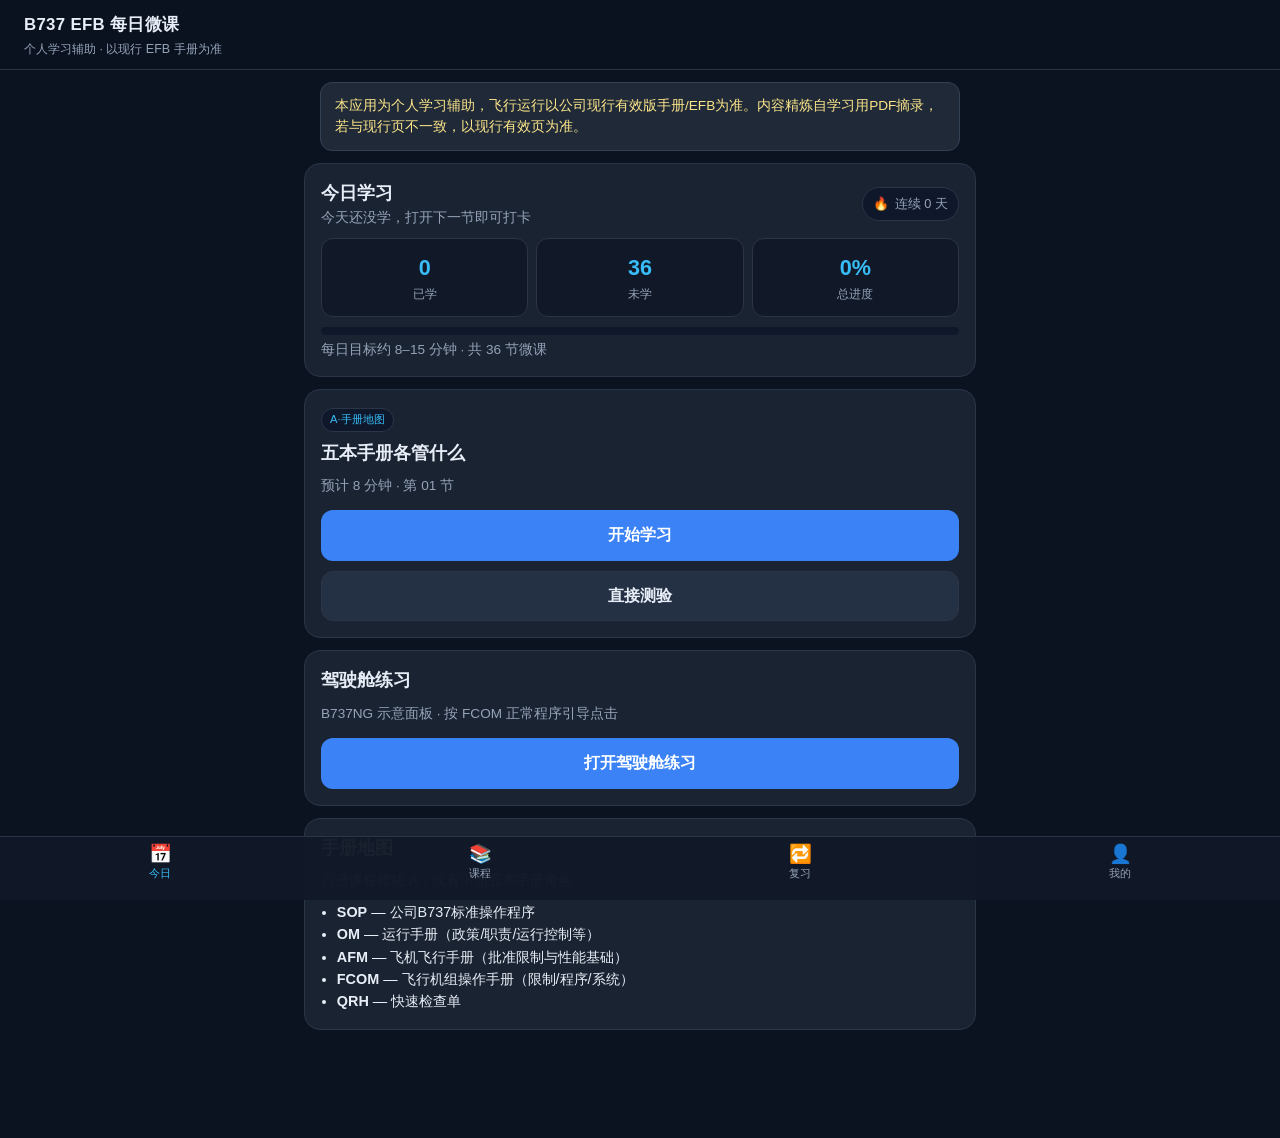
==== index.html @ fe5fa746 "Wire cockpit entry from learn app; bump service worker cache to v5" ====
<!DOCTYPE html>
<html lang="zh-CN">
<head>
  <meta charset="UTF-8" />
  <meta name="viewport" content="width=device-width, initial-scale=1, viewport-fit=cover" />
  <meta name="theme-color" content="#0b1220" />
  <meta name="apple-mobile-web-app-capable" content="yes" />
  <meta name="apple-mobile-web-app-status-bar-style" content="black-translucent" />
  <meta name="description" content="B737 EFB 入职每日微课学习辅助。飞行运行以公司现行有效版手册为准。" />
  <link rel="manifest" href="./manifest.webmanifest?v=5" />
  <link rel="apple-touch-icon" href="./icons/icon.svg" />
  <link rel="icon" href="./icons/icon.svg" />
  <link rel="stylesheet" href="./css/app.css?v=5" />
  <title>B737 EFB 每日微课</title>
</head>
<body>
  <header class="app-header">
    <h1 id="app-title">B737 EFB 每日微课</h1>
    <div class="sub">个人学习辅助 · 以现行 EFB 手册为准</div>
  </header>

  <main>
    <section class="view active" data-view="today" id="view-today">
      <div class="card" id="boot-status">正在加载课程数据…</div>
    </section>
    <section class="view" data-view="courses" id="view-courses"></section>
    <section class="view" data-view="review" id="view-review"></section>
    <section class="view" data-view="me" id="view-me"></section>
    <section class="view" data-view="lesson" id="view-lesson"></section>
  </main>

  <nav class="bottom-nav" aria-label="底部导航">
    <button type="button" data-nav="today" class="active"><span class="ico">📅</span>今日</button>
    <button type="button" data-nav="courses"><span class="ico">📚</span>课程</button>
    <button type="button" data-nav="review"><span class="ico">🔁</span>复习</button>
    <button type="button" data-nav="me"><span class="ico">👤</span>我的</button>
  </nav>

  <script>
    // Drop stale service-worker caches that can freeze a blank shell after deploys
    (function () {
      var EXPECT = "efb-learn-v5";
      try {
        if (!("serviceWorker" in navigator)) return;
        navigator.serviceWorker.getRegistrations().then(function (regs) {
          regs.forEach(function (r) { /* keep; app.js will register v3 */ });
        });
        if (window.caches && caches.keys) {
          caches.keys().then(function (keys) {
            keys.forEach(function (k) {
              if (k !== EXPECT) caches.delete(k);
            });
          });
        }
      } catch (e) {}
    })();
  </script>
  <script src="./js/app.js?v=5"></script>
</body>
</html>
---- css/app.css ----
:root {
  --bg: #0b1220;
  --bg2: #111827;
  --card: #1a2332;
  --card2: #243044;
  --text: #e8eef7;
  --muted: #94a3b8;
  --accent: #3b82f6;
  --accent2: #38bdf8;
  --ok: #22c55e;
  --bad: #ef4444;
  --warn: #f59e0b;
  --border: #2a3548;
  --safe-bottom: env(safe-area-inset-bottom, 0px);
  --nav-h: 64px;
  --font: -apple-system, BlinkMacSystemFont, "Segoe UI", Roboto, "PingFang SC", "Noto Sans SC", "Microsoft YaHei", sans-serif;
}
* { box-sizing: border-box; -webkit-tap-highlight-color: transparent; }
html, body { margin: 0; padding: 0; background: var(--bg); color: var(--text); font-family: var(--font); font-size: 16px; line-height: 1.55; }
body { min-height: 100dvh; padding-bottom: calc(var(--nav-h) + var(--safe-bottom) + 8px); }
a { color: var(--accent2); }
button { font: inherit; }

.app-header {
  position: sticky; top: 0; z-index: 20;
  background: rgba(11,18,32,.92); backdrop-filter: blur(8px);
  border-bottom: 1px solid var(--border);
  padding: 12px 16px 10px;
}
.app-header h1 { margin: 0; font-size: 1.05rem; font-weight: 700; letter-spacing: .02em; }
.app-header .sub { color: var(--muted); font-size: .78rem; margin-top: 2px; }

.disclaimer {
  margin: 12px 16px; padding: 12px 14px; border-radius: 12px;
  background: #1f2937; border: 1px solid #334155; color: #fde68a; font-size: .85rem;
}

.view { display: none; padding: 0 16px 24px; max-width: 720px; margin: 0 auto; }
.view.active { display: block; }

.card {
  background: var(--card); border: 1px solid var(--border); border-radius: 16px;
  padding: 16px; margin: 12px 0;
}
.card h2 { margin: 0 0 8px; font-size: 1.1rem; }
.card h3 { margin: 16px 0 8px; font-size: 1rem; color: var(--accent2); }
.muted { color: var(--muted); font-size: .85rem; }
.row { display: flex; gap: 10px; align-items: center; flex-wrap: wrap; }
.space { justify-content: space-between; }

.stat-grid { display: grid; grid-template-columns: repeat(3, 1fr); gap: 8px; margin-top: 10px; }
.stat {
  background: var(--bg2); border-radius: 12px; padding: 12px 8px; text-align: center; border: 1px solid var(--border);
}
.stat .n { font-size: 1.35rem; font-weight: 700; color: var(--accent2); }
.stat .l { font-size: .72rem; color: var(--muted); margin-top: 2px; }

.progress {
  height: 8px; background: #0f172a; border-radius: 99px; overflow: hidden; margin: 10px 0 4px;
}
.progress > span { display: block; height: 100%; background: linear-gradient(90deg, var(--accent), var(--accent2)); border-radius: 99px; width: 0%; transition: width .25s; }

.btn {
  display: inline-flex; align-items: center; justify-content: center; gap: 6px;
  min-height: 48px; padding: 12px 16px; border-radius: 12px; border: 1px solid transparent;
  background: var(--accent); color: white; font-weight: 600; cursor: pointer; width: 100%;
}
.btn:active { transform: scale(.98); }
.btn.secondary { background: var(--card2); border-color: var(--border); color: var(--text); }
.btn.ghost { background: transparent; border-color: var(--border); color: var(--muted); }
.btn.ok { background: var(--ok); }
.btn.bad { background: var(--bad); }
.btn:disabled { opacity: .45; cursor: not-allowed; }
.btn-row { display: grid; gap: 10px; margin-top: 14px; }
.btn-row.two { grid-template-columns: 1fr 1fr; }

.lesson-item {
  display: flex; gap: 12px; align-items: flex-start; padding: 14px; margin: 8px 0;
  background: var(--card); border: 1px solid var(--border); border-radius: 14px; cursor: pointer;
}
.lesson-item:active { background: var(--card2); }
.lesson-item .idx {
  flex: 0 0 36px; height: 36px; border-radius: 10px; background: #0f172a;
  display: flex; align-items: center; justify-content: center; font-weight: 700; color: var(--accent2); font-size: .85rem;
}
.lesson-item.done .idx { background: rgba(34,197,94,.15); color: var(--ok); }
.lesson-item .meta { flex: 1; min-width: 0; }
.lesson-item .title { font-weight: 600; font-size: .95rem; }
.lesson-item .info { color: var(--muted); font-size: .78rem; margin-top: 4px; }
.badge {
  display: inline-block; padding: 2px 8px; border-radius: 999px; font-size: .7rem;
  background: #0f172a; color: var(--muted); border: 1px solid var(--border);
}
.badge.done { color: var(--ok); border-color: rgba(34,197,94,.35); }
.badge.mod { color: var(--accent2); }

.module-title {
  margin: 18px 0 6px; font-size: .8rem; color: var(--muted); text-transform: none; letter-spacing: .04em;
}

.markdown h2 { font-size: 1.15rem; margin: 0 0 10px; }
.markdown h3 { font-size: 1rem; margin: 18px 0 8px; color: var(--accent2); }
.markdown p { margin: 0 0 10px; }
.markdown ul, .markdown ol { margin: 0 0 12px; padding-left: 1.2em; }
.markdown li { margin: 4px 0; }
.markdown table { width: 100%; border-collapse: collapse; font-size: .85rem; margin: 10px 0 14px; }
.markdown th, .markdown td { border: 1px solid var(--border); padding: 8px; text-align: left; vertical-align: top; }
.markdown th { background: #0f172a; }
.markdown blockquote {
  margin: 12px 0; padding: 10px 12px; border-left: 3px solid var(--warn);
  background: rgba(245,158,11,.08); color: #fde68a; border-radius: 0 10px 10px 0;
}
.markdown code { background: #0f172a; padding: 1px 6px; border-radius: 6px; font-size: .9em; }
.markdown strong { color: #fff; }

.source-box {
  margin-top: 14px; padding: 12px; border-radius: 12px; background: #0f172a; border: 1px solid var(--border);
  font-size: .8rem; color: var(--muted);
}
.source-box li { margin: 4px 0; }

.quiz-q { font-weight: 600; font-size: 1.05rem; margin-bottom: 14px; }
.option {
  display: block; width: 100%; text-align: left; padding: 14px; margin: 8px 0;
  border-radius: 12px; border: 1px solid var(--border); background: var(--card2); color: var(--text); cursor: pointer;
}
.option.selected { border-color: var(--accent); box-shadow: 0 0 0 1px var(--accent); }
.option.correct { border-color: var(--ok); background: rgba(34,197,94,.12); }
.option.wrong { border-color: var(--bad); background: rgba(239,68,68,.12); }
.explain {
  margin-top: 12px; padding: 12px; border-radius: 12px; background: rgba(56,189,248,.08);
  border: 1px solid rgba(56,189,248,.25); font-size: .9rem;
}
.quiz-progress { color: var(--muted); font-size: .8rem; margin-bottom: 8px; }

.bottom-nav {
  position: fixed; left: 0; right: 0; bottom: 0; z-index: 30;
  height: calc(var(--nav-h) + var(--safe-bottom));
  padding-bottom: var(--safe-bottom);
  background: rgba(17,24,39,.96); border-top: 1px solid var(--border);
  display: grid; grid-template-columns: repeat(4, 1fr);
}
.bottom-nav button {
  background: none; border: 0; color: var(--muted); padding: 8px 4px 6px; cursor: pointer;
  display: flex; flex-direction: column; align-items: center; gap: 2px; font-size: .7rem;
}
.bottom-nav button.active { color: var(--accent2); }
.bottom-nav .ico { font-size: 1.15rem; line-height: 1; }

.empty { text-align: center; color: var(--muted); padding: 40px 16px; }

.chip {
  display: inline-flex; align-items: center; gap: 6px; padding: 6px 10px; border-radius: 999px;
  background: #0f172a; border: 1px solid var(--border); font-size: .8rem; color: var(--muted);
}
.flame { color: var(--warn); }

@media (min-width: 768px) {
  .app-header, .view { padding-left: 24px; padding-right: 24px; }
  .btn-row.two { max-width: 420px; }
}
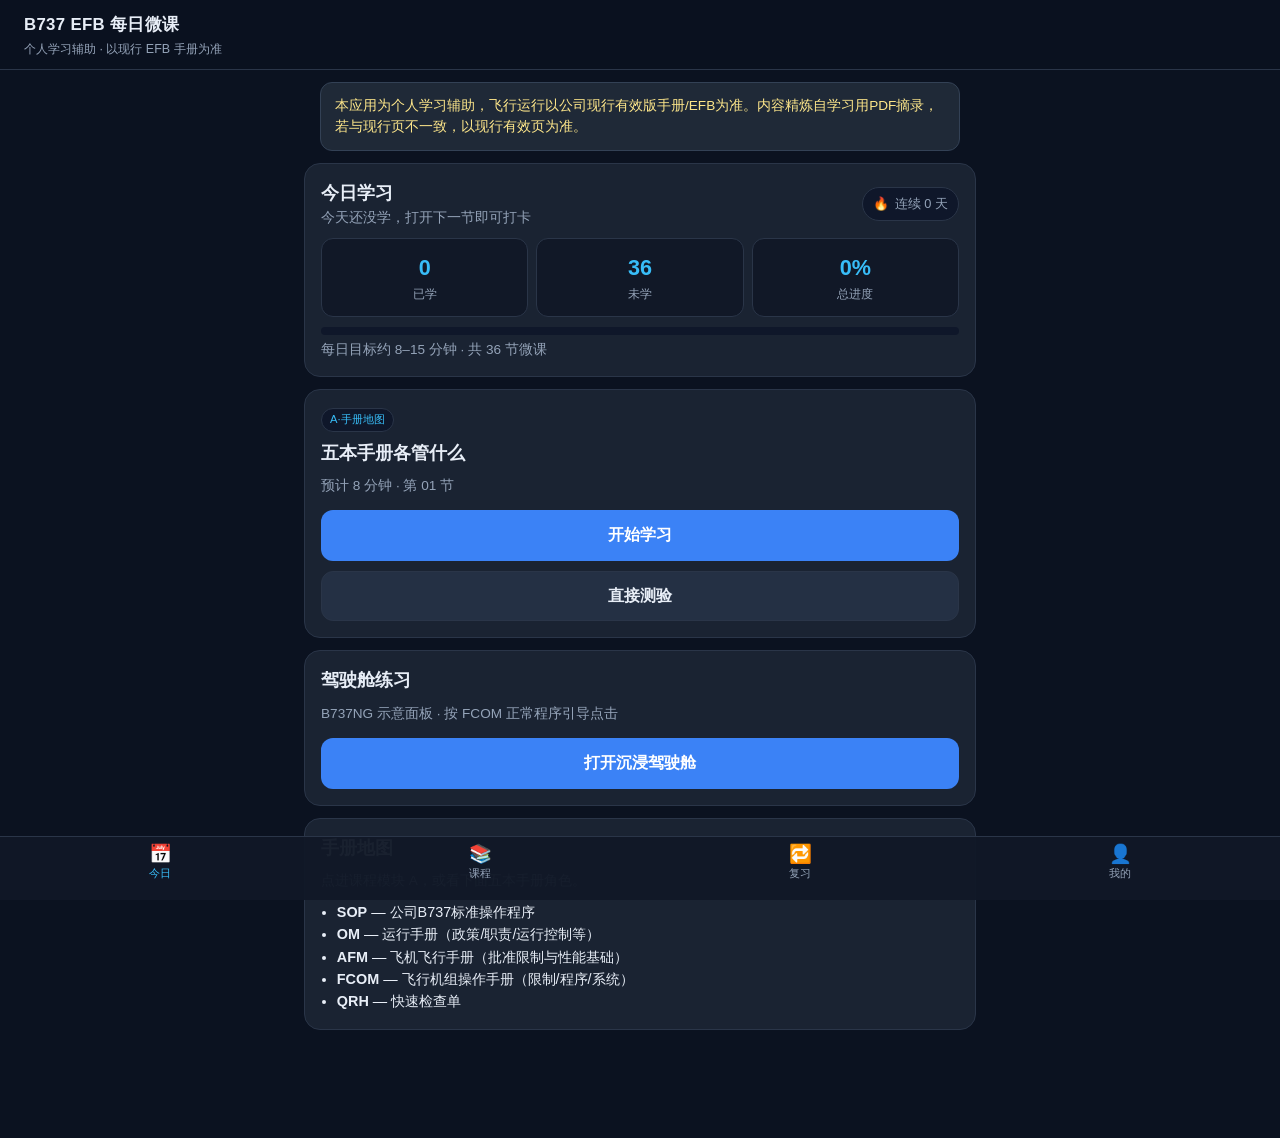
==== commit e6d3e2ec: "chore: bump SW cache to v7 for cockpit fix" ====
--- a/index.html
+++ b/index.html
@@ -7,10 +7,10 @@
   <meta name="apple-mobile-web-app-capable" content="yes" />
   <meta name="apple-mobile-web-app-status-bar-style" content="black-translucent" />
   <meta name="description" content="B737 EFB 入职每日微课学习辅助。飞行运行以公司现行有效版手册为准。" />
-  <link rel="manifest" href="./manifest.webmanifest?v=5" />
+  <link rel="manifest" href="./manifest.webmanifest?v=7" />
   <link rel="apple-touch-icon" href="./icons/icon.svg" />
   <link rel="icon" href="./icons/icon.svg" />
-  <link rel="stylesheet" href="./css/app.css?v=5" />
+  <link rel="stylesheet" href="./css/app.css?v=7" />
   <title>B737 EFB 每日微课</title>
 </head>
 <body>
@@ -39,7 +39,7 @@
   <script>
     // Drop stale service-worker caches that can freeze a blank shell after deploys
     (function () {
-      var EXPECT = "efb-learn-v5";
+      var EXPECT = "efb-learn-v7";
       try {
         if (!("serviceWorker" in navigator)) return;
         navigator.serviceWorker.getRegistrations().then(function (regs) {
@@ -55,6 +55,6 @@
       } catch (e) {}
     })();
   </script>
-  <script src="./js/app.js?v=5"></script>
+  <script src="./js/app.js?v=7"></script>
 </body>
 </html>
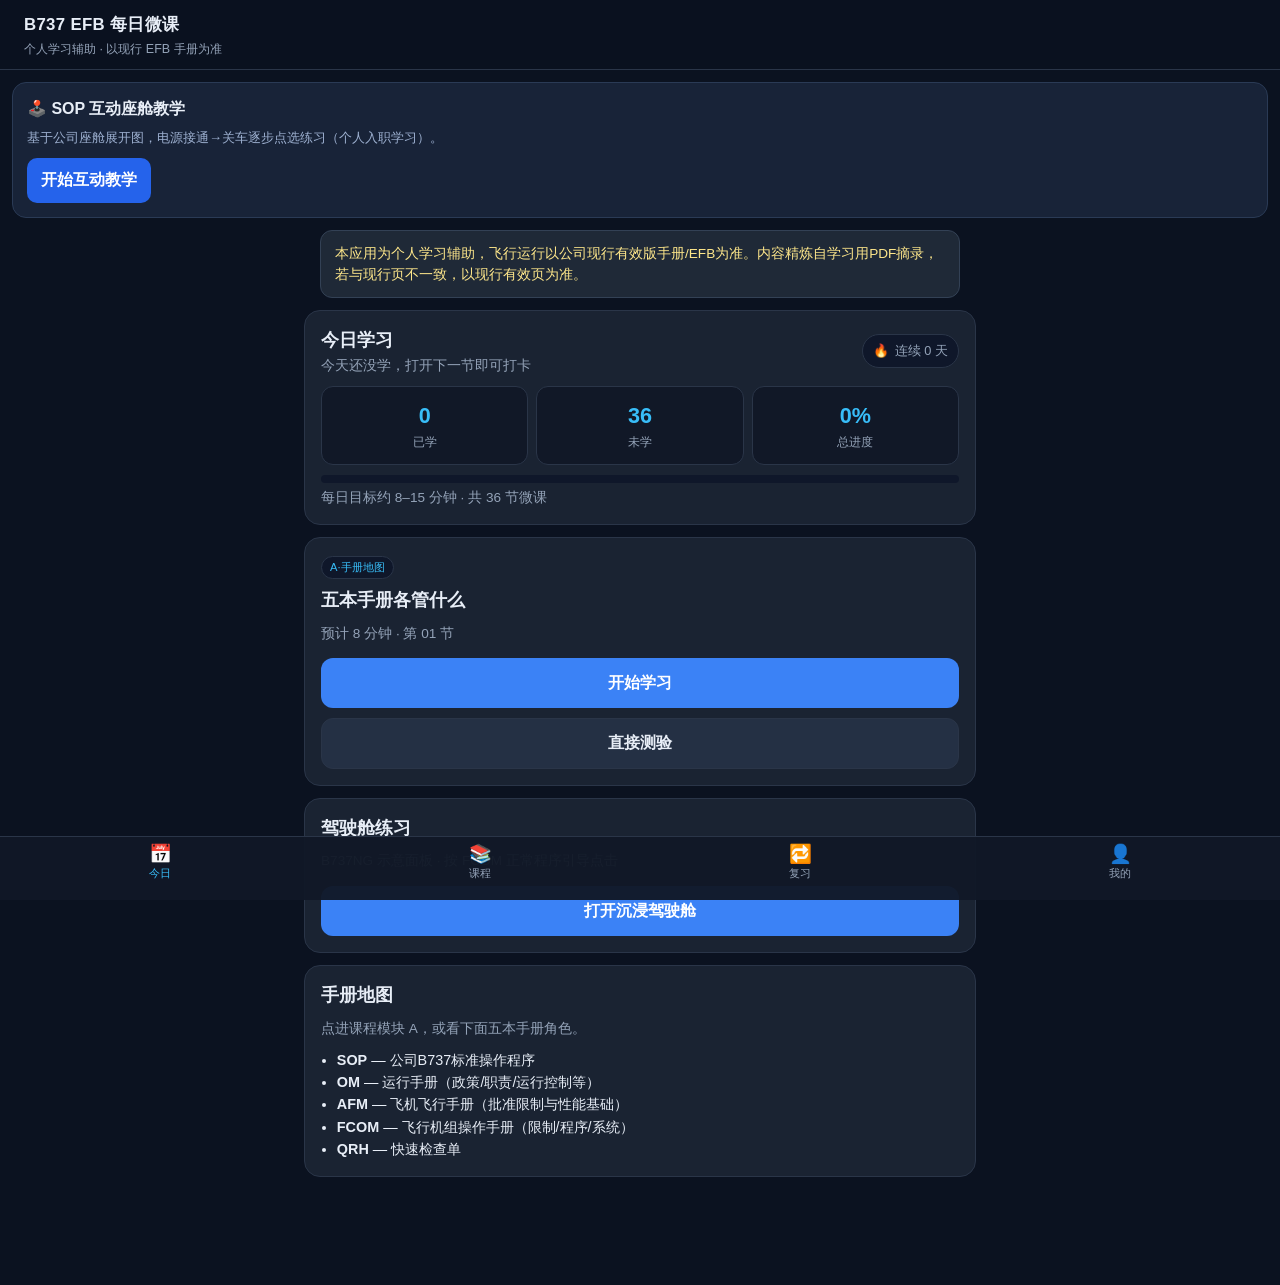
==== commit b6bfd1ad: "Link SOP trainer from home and bump SW cache to v9" ====
--- a/index.html
+++ b/index.html
@@ -7,10 +7,10 @@
   <meta name="apple-mobile-web-app-capable" content="yes" />
   <meta name="apple-mobile-web-app-status-bar-style" content="black-translucent" />
   <meta name="description" content="B737 EFB 入职每日微课学习辅助。飞行运行以公司现行有效版手册为准。" />
-  <link rel="manifest" href="./manifest.webmanifest?v=7" />
+  <link rel="manifest" href="./manifest.webmanifest?v=9" />
   <link rel="apple-touch-icon" href="./icons/icon.svg" />
   <link rel="icon" href="./icons/icon.svg" />
-  <link rel="stylesheet" href="./css/app.css?v=7" />
+  <link rel="stylesheet" href="./css/app.css?v=9" />
   <title>B737 EFB 每日微课</title>
 </head>
 <body>
@@ -20,6 +20,13 @@
   </header>
 
   <main>
+
+  <div class="card" style="margin:12px;padding:14px;border-radius:14px;background:#182338;border:1px solid #2a3a55">
+    <div style="font-weight:700;margin-bottom:6px">🕹️ SOP 互动座舱教学</div>
+    <div style="font-size:13px;color:#9db0d0;margin-bottom:10px">基于公司座舱展开图，电源接通→关车逐步点选练习（个人入职学习）。</div>
+    <a href="./sop-trainer.html" style="display:inline-block;background:#2563eb;color:#fff;text-decoration:none;padding:10px 14px;border-radius:10px;font-weight:650">开始互动教学</a>
+  </div>
+
     <section class="view active" data-view="today" id="view-today">
       <div class="card" id="boot-status">正在加载课程数据…</div>
     </section>
@@ -39,7 +46,7 @@
   <script>
     // Drop stale service-worker caches that can freeze a blank shell after deploys
     (function () {
-      var EXPECT = "efb-learn-v7";
+      var EXPECT = "efb-learn-v9";
       try {
         if (!("serviceWorker" in navigator)) return;
         navigator.serviceWorker.getRegistrations().then(function (regs) {
@@ -55,6 +62,6 @@
       } catch (e) {}
     })();
   </script>
-  <script src="./js/app.js?v=7"></script>
+  <script src="./js/app.js?v=9"></script>
 </body>
 </html>
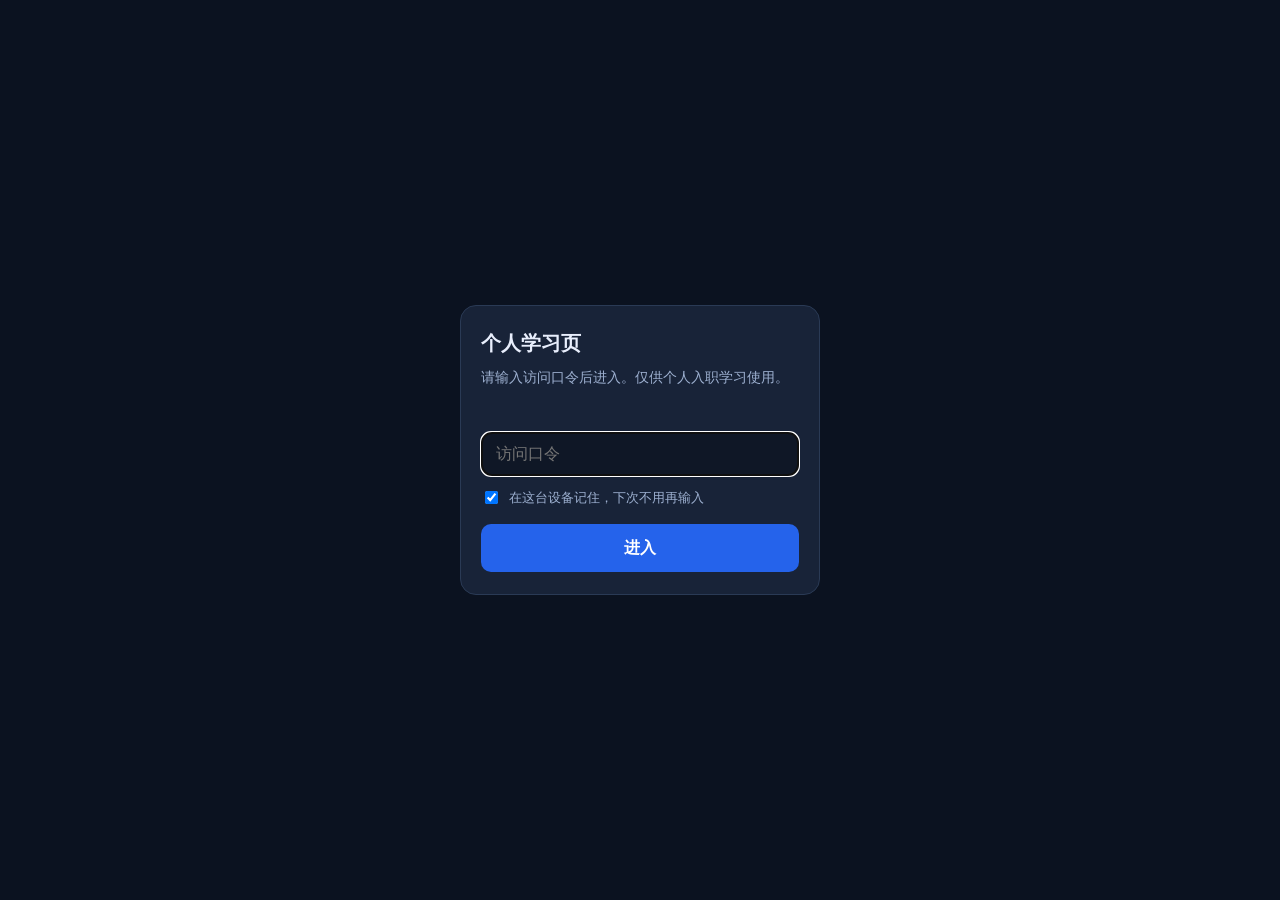
==== commit 575fce81: "Add personal access gate (v15) so only a passcode opens the study pages" ====
--- a/index.html
+++ b/index.html
@@ -7,10 +7,13 @@
   <meta name="apple-mobile-web-app-capable" content="yes" />
   <meta name="apple-mobile-web-app-status-bar-style" content="black-translucent" />
   <meta name="description" content="B737 EFB 入职每日微课学习辅助。飞行运行以公司现行有效版手册为准。" />
-  <link rel="manifest" href="./manifest.webmanifest?v=9" />
+  <meta name="robots" content="noindex, nofollow" />
+  <style>html{background:#0b1220}html:not(.efb-open) body{background:#0b1220}</style>
+  <script src="./js/gate.js?v=15" data-scripts="./js/app.js?v=15"></script>
+  <link rel="manifest" href="./manifest.webmanifest?v=15" />
   <link rel="apple-touch-icon" href="./icons/icon.svg" />
   <link rel="icon" href="./icons/icon.svg" />
-  <link rel="stylesheet" href="./css/app.css?v=9" />
+  <link rel="stylesheet" href="./css/app.css?v=15" />
   <title>B737 EFB 每日微课</title>
 </head>
 <body>
@@ -46,7 +49,7 @@
   <script>
     // Drop stale service-worker caches that can freeze a blank shell after deploys
     (function () {
-      var EXPECT = "efb-learn-v9";
+      var EXPECT = "efb-learn-v15";
       try {
         if (!("serviceWorker" in navigator)) return;
         navigator.serviceWorker.getRegistrations().then(function (regs) {
@@ -62,6 +65,5 @@
       } catch (e) {}
     })();
   </script>
-  <script src="./js/app.js?v=9"></script>
 </body>
 </html>
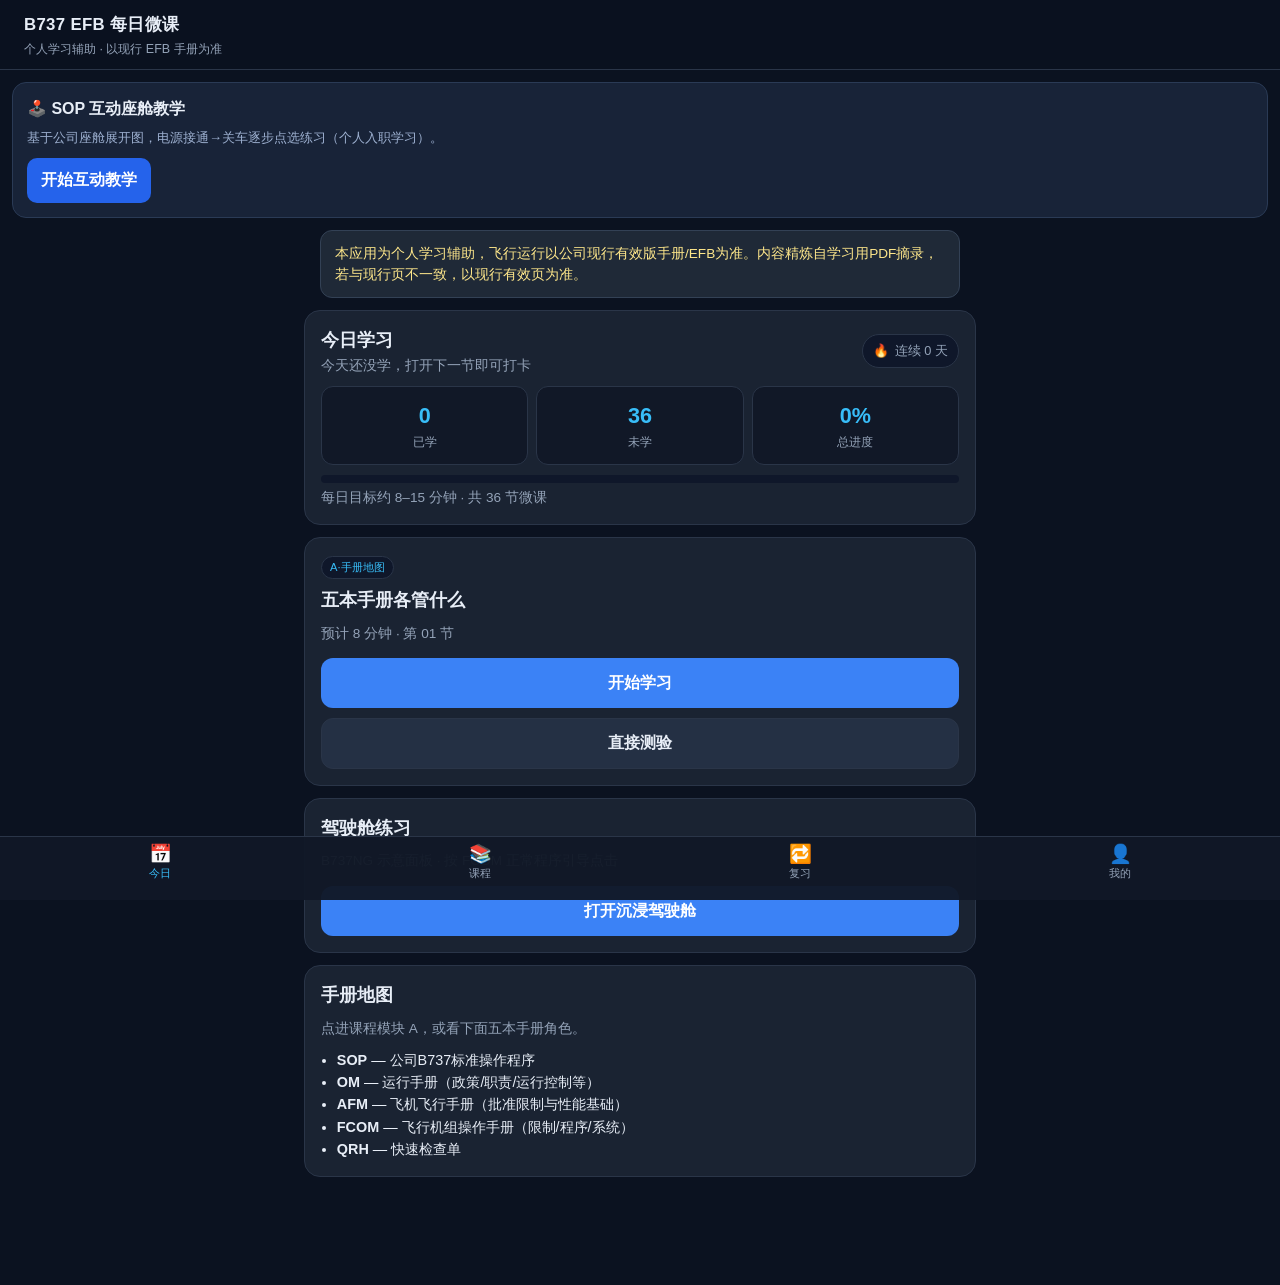
==== commit 37de9bde: "Remove personal access gate (v16) so the study pages open without a passcode" ====
--- a/index.html
+++ b/index.html
@@ -8,12 +8,10 @@
   <meta name="apple-mobile-web-app-status-bar-style" content="black-translucent" />
   <meta name="description" content="B737 EFB 入职每日微课学习辅助。飞行运行以公司现行有效版手册为准。" />
   <meta name="robots" content="noindex, nofollow" />
-  <style>html{background:#0b1220}html:not(.efb-open) body{background:#0b1220}</style>
-  <script src="./js/gate.js?v=15" data-scripts="./js/app.js?v=15"></script>
-  <link rel="manifest" href="./manifest.webmanifest?v=15" />
+  <link rel="manifest" href="./manifest.webmanifest?v=16" />
   <link rel="apple-touch-icon" href="./icons/icon.svg" />
   <link rel="icon" href="./icons/icon.svg" />
-  <link rel="stylesheet" href="./css/app.css?v=15" />
+  <link rel="stylesheet" href="./css/app.css?v=16" />
   <title>B737 EFB 每日微课</title>
 </head>
 <body>
@@ -49,7 +47,7 @@
   <script>
     // Drop stale service-worker caches that can freeze a blank shell after deploys
     (function () {
-      var EXPECT = "efb-learn-v15";
+      var EXPECT = "efb-learn-v16";
       try {
         if (!("serviceWorker" in navigator)) return;
         navigator.serviceWorker.getRegistrations().then(function (regs) {
@@ -65,5 +63,6 @@
       } catch (e) {}
     })();
   </script>
+  <script src="./js/app.js?v=16"></script>
 </body>
 </html>
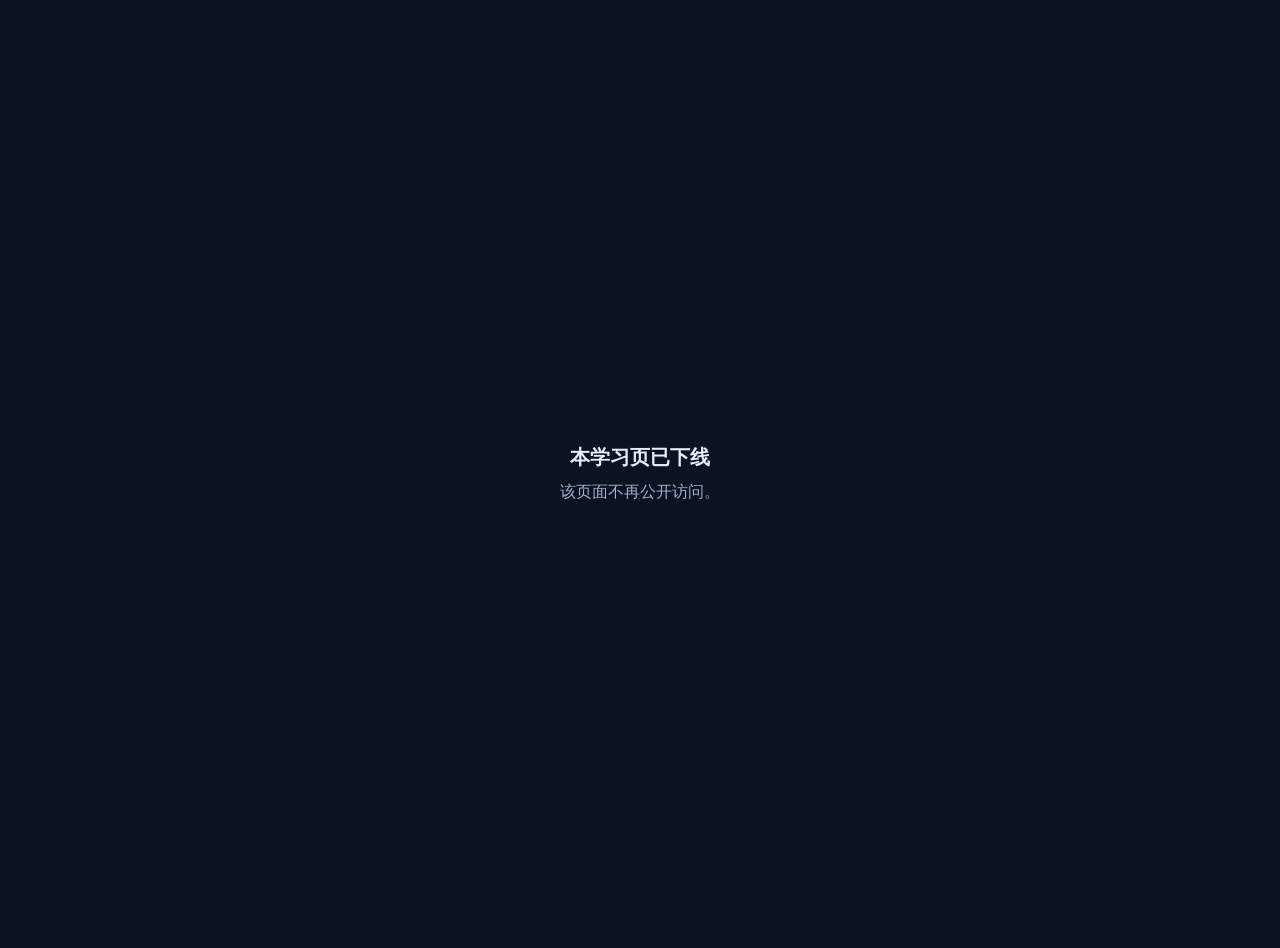
==== commit 40a6ee38: "Take public study pages offline" ====
--- a/index.html
+++ b/index.html
@@ -2,67 +2,27 @@
 <html lang="zh-CN">
 <head>
   <meta charset="UTF-8" />
-  <meta name="viewport" content="width=device-width, initial-scale=1, viewport-fit=cover" />
-  <meta name="theme-color" content="#0b1220" />
-  <meta name="apple-mobile-web-app-capable" content="yes" />
-  <meta name="apple-mobile-web-app-status-bar-style" content="black-translucent" />
-  <meta name="description" content="B737 EFB 入职每日微课学习辅助。飞行运行以公司现行有效版手册为准。" />
+  <meta name="viewport" content="width=device-width, initial-scale=1" />
   <meta name="robots" content="noindex, nofollow" />
-  <link rel="manifest" href="./manifest.webmanifest?v=16" />
-  <link rel="apple-touch-icon" href="./icons/icon.svg" />
-  <link rel="icon" href="./icons/icon.svg" />
-  <link rel="stylesheet" href="./css/app.css?v=16" />
-  <title>B737 EFB 每日微课</title>
+  <meta http-equiv="Cache-Control" content="no-store" />
+  <title>学习页已下线</title>
+  <script>
+    if ("serviceWorker" in navigator) {
+      navigator.serviceWorker.register("./sw.js?v=17").catch(function () {});
+    }
+  </script>
+  <style>
+    body { margin: 0; font-family: system-ui, sans-serif; background: #0b1220; color: #e8eef8;
+      min-height: 100vh; display: flex; align-items: center; justify-content: center; padding: 24px; }
+    main { max-width: 28rem; text-align: center; }
+    h1 { font-size: 1.25rem; margin: 0 0 8px; }
+    p { margin: 0; color: #9db0d0; line-height: 1.6; }
+  </style>
 </head>
 <body>
-  <header class="app-header">
-    <h1 id="app-title">B737 EFB 每日微课</h1>
-    <div class="sub">个人学习辅助 · 以现行 EFB 手册为准</div>
-  </header>
-
   <main>
-
-  <div class="card" style="margin:12px;padding:14px;border-radius:14px;background:#182338;border:1px solid #2a3a55">
-    <div style="font-weight:700;margin-bottom:6px">🕹️ SOP 互动座舱教学</div>
-    <div style="font-size:13px;color:#9db0d0;margin-bottom:10px">基于公司座舱展开图，电源接通→关车逐步点选练习（个人入职学习）。</div>
-    <a href="./sop-trainer.html" style="display:inline-block;background:#2563eb;color:#fff;text-decoration:none;padding:10px 14px;border-radius:10px;font-weight:650">开始互动教学</a>
-  </div>
-
-    <section class="view active" data-view="today" id="view-today">
-      <div class="card" id="boot-status">正在加载课程数据…</div>
-    </section>
-    <section class="view" data-view="courses" id="view-courses"></section>
-    <section class="view" data-view="review" id="view-review"></section>
-    <section class="view" data-view="me" id="view-me"></section>
-    <section class="view" data-view="lesson" id="view-lesson"></section>
+    <h1>本学习页已下线</h1>
+    <p>该页面不再公开访问。</p>
   </main>
-
-  <nav class="bottom-nav" aria-label="底部导航">
-    <button type="button" data-nav="today" class="active"><span class="ico">📅</span>今日</button>
-    <button type="button" data-nav="courses"><span class="ico">📚</span>课程</button>
-    <button type="button" data-nav="review"><span class="ico">🔁</span>复习</button>
-    <button type="button" data-nav="me"><span class="ico">👤</span>我的</button>
-  </nav>
-
-  <script>
-    // Drop stale service-worker caches that can freeze a blank shell after deploys
-    (function () {
-      var EXPECT = "efb-learn-v16";
-      try {
-        if (!("serviceWorker" in navigator)) return;
-        navigator.serviceWorker.getRegistrations().then(function (regs) {
-          regs.forEach(function (r) { /* keep; app.js will register v3 */ });
-        });
-        if (window.caches && caches.keys) {
-          caches.keys().then(function (keys) {
-            keys.forEach(function (k) {
-              if (k !== EXPECT) caches.delete(k);
-            });
-          });
-        }
-      } catch (e) {}
-    })();
-  </script>
-  <script src="./js/app.js?v=16"></script>
 </body>
 </html>
